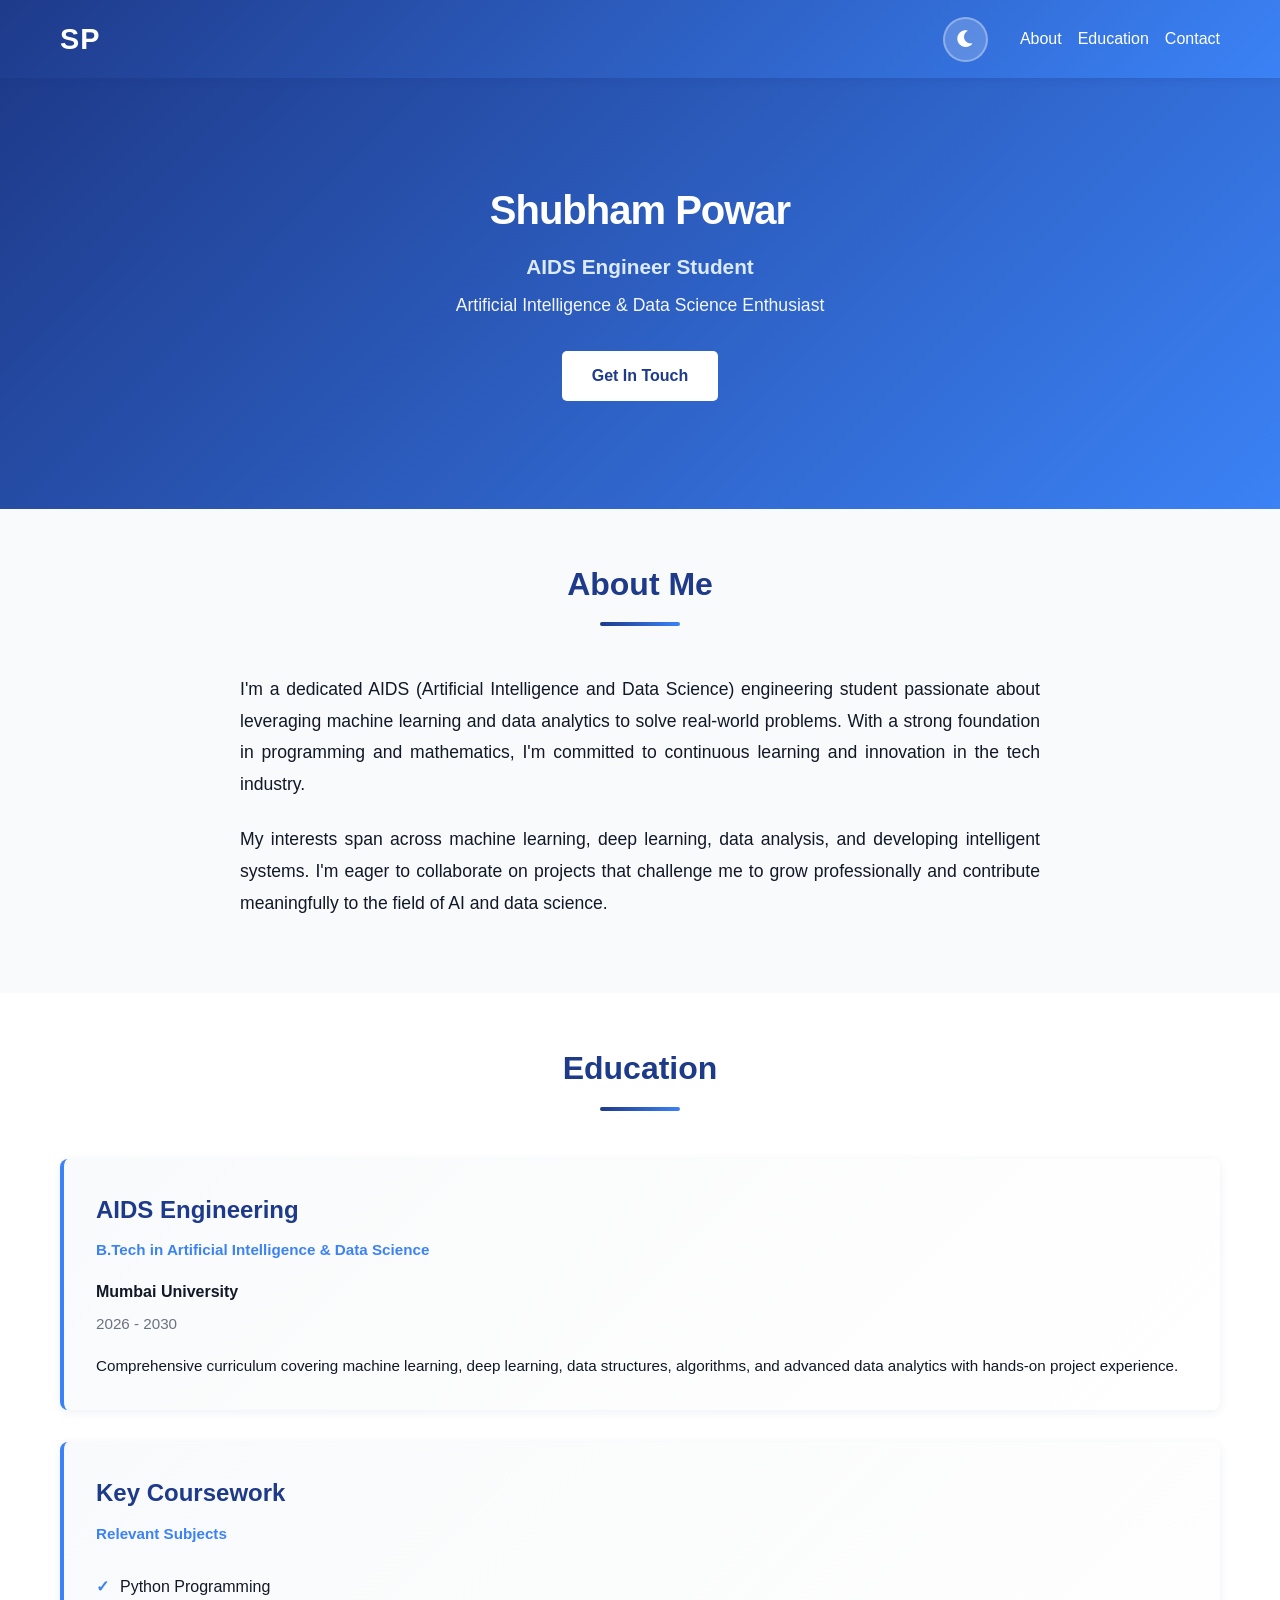
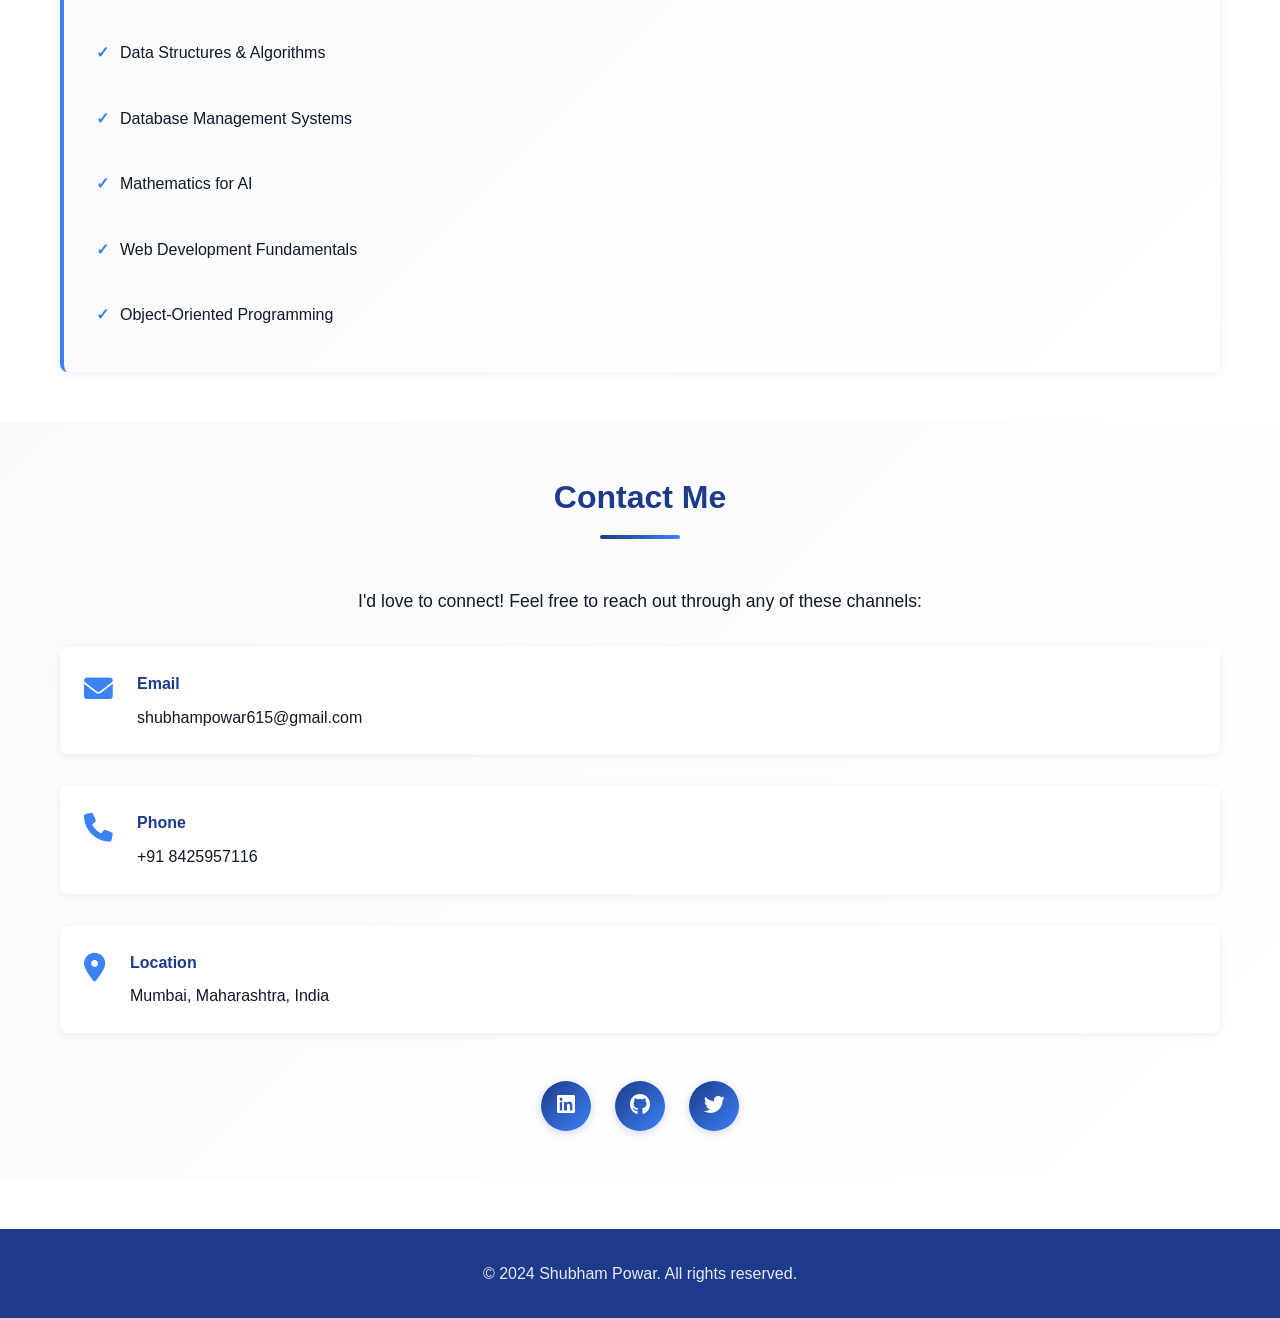
==== index.html @ 194d6d48 "Add files via upload" ====
<!DOCTYPE html>
<html lang="en">
<head>
    <meta charset="UTF-8">
    <meta name="viewport" content="width=device-width, initial-scale=1.0">
    <meta name="description" content="Shubham Powar - AIDS Engineer Student. Artificial Intelligence and Data Science enthusiast from Mumbai, India. Explore my portfolio, education, and projects.">
    <meta name="keywords" content="Shubham Powar, AIDS Engineer, Artificial Intelligence, Data Science, Machine Learning, Mumbai, Portfolio">
    <meta name="author" content="Shubham Powar">
    <meta name="robots" content="index, follow">
    <meta property="og:title" content="Shubham Powar - AIDS Engineer Student Portfolio">
    <meta property="og:description" content="Professional portfolio of Shubham Powar, AIDS Engineering student passionate about AI and Data Science.">
    <meta property="og:type" content="website">
    <meta name="twitter:card" content="summary">
    <meta name="twitter:title" content="Shubham Powar - AIDS Engineer Student">
    <meta name="twitter:description" content="Explore my portfolio, projects, and expertise in AI and Data Science.">
    
    <title>Shubham Powar - AIDS Engineer Student | Portfolio</title>
    <link rel="canonical" href="https://yoursite.com">
    <link rel="stylesheet" href="styles.css">
    <link rel="stylesheet" href="https://cdnjs.cloudflare.com/ajax/libs/font-awesome/6.0.0/css/all.min.css">
</head>
<body>
    <!-- Scroll Progress Bar -->
    <div class="scroll-progress"></div>

    <!-- Navigation -->
    <nav class="navbar">
        <div class="container">
            <div class="nav-brand">SP</div>
            <div class="nav-right">
                <button class="theme-toggle" id="themeToggle" title="Toggle Dark Mode">
                    <i class="fas fa-moon"></i>
                </button>
                <ul class="nav-menu">
                    <li><a href="#about">About</a></li>
                    <li><a href="#education">Education</a></li>
                    <li><a href="#contact">Contact</a></li>
                </ul>
            </div>
        </div>
    </nav>

    <!-- Hero Section -->
    <section class="hero">
        <div class="container">
            <div class="hero-content">
                <h1>Shubham Powar</h1>
                <p class="subtitle">AIDS Engineer Student</p>
                <p class="tagline">Artificial Intelligence & Data Science Enthusiast</p>
                <a href="#contact" class="btn btn-primary">Get In Touch</a>
            </div>
        </div>
    </section>

    <!-- About Section -->
    <section id="about" class="about">
        <div class="container">
            <h2 class="section-title">About Me</h2>
            <div class="about-content">
                <p>
                    I'm a dedicated AIDS (Artificial Intelligence and Data Science) engineering student passionate about leveraging machine learning and data analytics to solve real-world problems. With a strong foundation in programming and mathematics, I'm committed to continuous learning and innovation in the tech industry.
                </p>
                <p>
                    My interests span across machine learning, deep learning, data analysis, and developing intelligent systems. I'm eager to collaborate on projects that challenge me to grow professionally and contribute meaningfully to the field of AI and data science.
                </p>
            </div>
        </div>
    </section>

    <!-- Education Section -->
    <section id="education" class="education">
        <div class="container">
            <h2 class="section-title">Education</h2>
            <div class="education-grid">
                <div class="education-card">
                    <div class="education-header">
                        <h3>AIDS Engineering</h3>
                        <span class="degree">B.Tech in Artificial Intelligence & Data Science</span>
                    </div>
                    <p class="institution">Mumbai University</p>
                    <p class="year">2026 - 2030</p>
                    <p class="description">
                        Comprehensive curriculum covering machine learning, deep learning, data structures, algorithms, and advanced data analytics with hands-on project experience.
                    </p>
                </div>

                <div class="education-card">
                    <div class="education-header">
                        <h3>Key Coursework</h3>
                        <span class="degree">Relevant Subjects</span>
                    </div>
                    <ul class="coursework-list">
                        <li>Python Programming</li>
                        <li>Data Structures & Algorithms</li>
                        <li>Database Management Systems</li>
                        <li>Mathematics for AI</li>
                        <li>Web Development Fundamentals</li>
                        <li>Object-Oriented Programming</li>
                    </ul>
                </div>
            </div>
        </div>
    </section>

    <!-- Contact Section -->
    <section id="contact" class="contact">
        <div class="container">
            <h2 class="section-title">Contact Me</h2>
            <div class="contact-content">
                <p class="contact-intro">I'd love to connect! Feel free to reach out through any of these channels:</p>
                <div class="contact-links">
                    <div class="contact-item">
                        <i class="fas fa-envelope"></i>
                        <div>
                            <h4>Email</h4>
                                <a href="mailto:shubhampowar615@gmail.com">shubhampowar615@gmail.com</a>
                        </div>
                    </div>
                    <div class="contact-item">
                        <i class="fas fa-phone"></i>
                        <div>
                            <h4>Phone</h4>
                                <a href="tel:+918425957116">+91 8425957116</a>
                        </div>
                    </div>
                    <div class="contact-item">
                        <i class="fas fa-map-marker-alt"></i>
                        <div>
                            <h4>Location</h4>
                            <p>Mumbai, Maharashtra, India</p>
                        </div>
                    </div>
                </div>
                <div class="social-links">
                    <a href="https://www.linkedin.com/in/shubham-powar-963671413?utm_source=share_via&utm_content=profile&utm_medium=member_android" class="social-btn" title="LinkedIn" target="_blank"><i class="fab fa-linkedin"></i></a>
                    <a href="#" class="social-btn" title="GitHub"><i class="fab fa-github"></i></a>
                    <a href="#" class="social-btn" title="Twitter"><i class="fab fa-twitter"></i></a>
                </div>
            </div>
        </div>
    </section>

    <!-- Footer -->
    <footer class="footer">
        <div class="container">
            <p>&copy; 2024 Shubham Powar. All rights reserved.</p>
        </div>
    </footer>

    <script src="script.js"></script>
</body>
</html>
---- styles.css ----
* {
    margin: 0;
    padding: 0;
    box-sizing: border-box;
}

:root {
    --primary-blue: #1e3a8a;
    --secondary-blue: #3b82f6;
    --light-blue: #dbeafe;
    --dark-gray: #1f2937;
    --light-gray: #f9fafb;
    --text-dark: #111827;
    --text-light: #6b7280;
    --white: #ffffff;
    --border-color: #e5e7eb;
    --transition: all 0.3s ease;
}

/* Dark Mode Variables */
body.dark-mode {
    --primary-blue: #1e2a3a;
    --secondary-blue: #5a9ff5;
    --light-blue: #a8c5ff;
    --dark-gray: #f0f4f8;
    --light-gray: #111827;
    --text-dark: #ffffff;
    --text-light: #c0c8d8;
    --white: #1a2332;
    --border-color: #3a4556;
}

body {
    font-family: 'Segoe UI', Tahoma, Geneva, Verdana, sans-serif;
    line-height: 1.6;
    color: var(--text-dark);
    background-color: var(--white);
}

.container {
    max-width: 1200px;
    margin: 0 auto;
    padding: 0 20px;
}

/* Navigation */
.navbar {
    background: linear-gradient(135deg, var(--primary-blue) 0%, var(--secondary-blue) 100%);
    padding: 1rem 0;
    position: sticky;
    top: 0;
    z-index: 100;
    box-shadow: 0 2px 8px rgba(30, 58, 138, 0.15);
}

.navbar .container {
    display: flex;
    justify-content: space-between;
    align-items: center;
}

.nav-right {
    display: flex;
    align-items: center;
    gap: 2rem;
}

.nav-brand {
    font-size: 1.8rem;
    font-weight: bold;
    color: var(--white);
    letter-spacing: 1px;
}

.nav-menu {
    display: flex;
    list-style: none;
    gap: 2rem;
}

.nav-menu a {
    color: var(--white);
    text-decoration: none;
    font-weight: 500;
    transition: var(--transition);
    position: relative;
}

.nav-menu a:hover {
    color: var(--light-blue);
}

.nav-menu a::after {
    content: '';
    position: absolute;
    bottom: -5px;
    left: 0;
    width: 0;
    height: 2px;
    background: var(--light-blue);
    transition: var(--transition);
}

.nav-menu a:hover::after {
    width: 100%;
}

/* Theme Toggle Button */
.theme-toggle {
    background: rgba(255, 255, 255, 0.2);
    border: 2px solid rgba(255, 255, 255, 0.3);
    color: var(--white);
    width: 45px;
    height: 45px;
    border-radius: 50%;
    cursor: pointer;
    font-size: 1.2rem;
    display: flex;
    align-items: center;
    justify-content: center;
    transition: var(--transition);
}

.theme-toggle:hover {
    background: rgba(255, 255, 255, 0.3);
    transform: rotate(20deg) scale(1.1);
}

/* Hero Section */
.hero {
    background: linear-gradient(135deg, var(--primary-blue) 0%, var(--secondary-blue) 100%);
    color: var(--white);
    padding: 100px 0;
    text-align: center;
}

.hero-content h1 {
    font-size: 3.5rem;
    font-weight: 700;
    margin-bottom: 0.5rem;
    letter-spacing: -1px;
}

.hero-content .subtitle {
    font-size: 1.8rem;
    font-weight: 600;
    margin-bottom: 0.5rem;
    color: var(--light-blue);
}

.hero-content .tagline {
    font-size: 1.1rem;
    margin-bottom: 2rem;
    opacity: 0.95;
}

/* Buttons */
.btn {
    display: inline-block;
    padding: 12px 30px;
    border-radius: 5px;
    text-decoration: none;
    font-weight: 600;
    transition: var(--transition);
    cursor: pointer;
    border: none;
    font-size: 1rem;
}

.btn-primary {
    background-color: var(--white);
    color: var(--primary-blue);
}

.btn-primary:hover {
    background-color: var(--light-blue);
    transform: translateY(-2px);
    box-shadow: 0 8px 16px rgba(30, 58, 138, 0.2);
}

/* Sections */
section {
    padding: 80px 0;
}

.section-title {
    font-size: 2.5rem;
    font-weight: 700;
    color: var(--primary-blue);
    margin-bottom: 3rem;
    text-align: center;
    position: relative;
    padding-bottom: 1rem;
}

.section-title::after {
    content: '';
    position: absolute;
    bottom: 0;
    left: 50%;
    transform: translateX(-50%);
    width: 80px;
    height: 4px;
    background: linear-gradient(90deg, var(--primary-blue), var(--secondary-blue));
    border-radius: 2px;
}

/* About Section */
.about {
    background-color: var(--light-gray);
}

.about-content {
    max-width: 800px;
    margin: 0 auto;
}

.about-content p {
    font-size: 1.1rem;
    color: var(--text-dark);
    margin-bottom: 1.5rem;
    line-height: 1.8;
    text-align: justify;
}

/* Education Section */
.education {
    background-color: var(--white);
}

.education-grid {
    display: grid;
    grid-template-columns: repeat(auto-fit, minmax(400px, 1fr));
    gap: 2rem;
}

.education-card {
    background: linear-gradient(135deg, var(--light-gray) 0%, var(--white) 100%);
    padding: 2rem;
    border-radius: 8px;
    border-left: 4px solid var(--secondary-blue);
    box-shadow: 0 2px 10px rgba(30, 58, 138, 0.08);
    transition: var(--transition);
}

.education-card:hover {
    transform: translateY(-5px);
    box-shadow: 0 8px 20px rgba(30, 58, 138, 0.15);
}

.education-header {
    margin-bottom: 1rem;
}

.education-header h3 {
    font-size: 1.5rem;
    color: var(--primary-blue);
    margin-bottom: 0.5rem;
}

.education-header .degree {
    display: inline-block;
    font-size: 0.95rem;
    color: var(--secondary-blue);
    font-weight: 600;
}

.institution {
    font-weight: 600;
    color: var(--text-dark);
    margin-bottom: 0.5rem;
}

.year {
    color: var(--text-light);
    font-size: 0.95rem;
    margin-bottom: 1rem;
}

.description {
    color: var(--text-dark);
    line-height: 1.7;
    font-size: 0.95rem;
}

.coursework-list {
    list-style: none;
    display: grid;
    grid-template-columns: 1fr 1fr;
    gap: 1rem;
}

.coursework-list li {
    padding: 0.75rem 0;
    color: var(--text-dark);
    padding-left: 1.5rem;
    position: relative;
}

.coursework-list li::before {
    content: '✓';
    position: absolute;
    left: 0;
    color: var(--secondary-blue);
    font-weight: bold;
}

/* Contact Section */
.contact {
    background: linear-gradient(135deg, var(--light-gray) 0%, var(--white) 100%);
}

.contact-intro {
    text-align: center;
    font-size: 1.1rem;
    color: var(--text-dark);
    margin-bottom: 2rem;
}

.contact-links {
    display: grid;
    grid-template-columns: repeat(auto-fit, minmax(280px, 1fr));
    gap: 2rem;
    margin-bottom: 3rem;
}

.contact-item {
    display: flex;
    align-items: flex-start;
    gap: 1.5rem;
    padding: 1.5rem;
    background: var(--white);
    border-radius: 8px;
    box-shadow: 0 2px 8px rgba(30, 58, 138, 0.08);
    transition: var(--transition);
}

.contact-item:hover {
    transform: translateY(-3px);
    box-shadow: 0 6px 16px rgba(30, 58, 138, 0.15);
}

.contact-item i {
    font-size: 1.8rem;
    color: var(--secondary-blue);
    margin-top: 0.25rem;
}

.contact-item h4 {
    color: var(--primary-blue);
    margin-bottom: 0.5rem;
}

.contact-item a,
.contact-item p {
    color: var(--text-dark);
    text-decoration: none;
    font-size: 1rem;
}

.contact-item a:hover {
    color: var(--secondary-blue);
    text-decoration: underline;
}

/* Social Links */
.social-links {
    display: flex;
    justify-content: center;
    gap: 1.5rem;
}

.social-btn {
    display: inline-flex;
    align-items: center;
    justify-content: center;
    width: 50px;
    height: 50px;
    background: linear-gradient(135deg, var(--primary-blue), var(--secondary-blue));
    color: var(--white);
    border-radius: 50%;
    text-decoration: none;
    font-size: 1.3rem;
    transition: var(--transition);
    box-shadow: 0 2px 8px rgba(30, 58, 138, 0.2);
}

.social-btn:hover {
    transform: translateY(-3px) scale(1.1);
    box-shadow: 0 6px 16px rgba(30, 58, 138, 0.3);
}

/* Footer */
.footer {
    background: var(--primary-blue);
    color: var(--white);
    text-align: center;
    padding: 2rem 0;
    margin-top: 3rem;
}

.footer p {
    margin: 0;
    opacity: 0.9;
}

/* Scroll Progress Bar */
.scroll-progress {
    position: fixed;
    top: 0;
    left: 0;
    height: 4px;
    background: linear-gradient(90deg, var(--secondary-blue) 0%, #0ea5e9 50%, var(--primary-blue) 100%);
    width: 0%;
    z-index: 1000;
    box-shadow: 0 0 10px rgba(59, 130, 246, 0.8);
    transition: width 0.1s ease;
}
@keyframes fadeInUp {
    from {
        opacity: 0;
        transform: translateY(30px);
    }
    to {
        opacity: 1;
        transform: translateY(0);
    }
}

@keyframes slideInLeft {
    from {
        opacity: 0;
        transform: translateX(-50px);
    }
    to {
        opacity: 1;
        transform: translateX(0);
    }
}

@keyframes slideInRight {
    from {
        opacity: 0;
        transform: translateX(50px);
    }
    to {
        opacity: 1;
        transform: translateX(0);
    }
}

@keyframes pulse {
    0%, 100% {
        opacity: 1;
    }
    50% {
        opacity: 0.7;
    }
}

@keyframes glow {
    0%, 100% {
        box-shadow: 0 2px 10px rgba(30, 58, 138, 0.08);
    }
    50% {
        box-shadow: 0 8px 25px rgba(59, 130, 246, 0.3);
    }
}

/* Apply animations */
section {
    animation: fadeInUp 0.8s ease-out;
}

.hero-content h1 {
    animation: slideInDown 0.8s ease-out;
}

.education-card {
    animation: glow 3s ease-in-out infinite;
}

.section-title {
    animation: slideInDown 0.6s ease-out;
}

@keyframes slideInDown {
    from {
        opacity: 0;
        transform: translateY(-30px);
    }
    to {
        opacity: 1;
        transform: translateY(0);
    }
}
body.dark-mode .nav-brand {
    color: #ffffff;
    font-weight: 700;
}

body.dark-mode .nav-menu a {
    color: #ffffff;
}

body.dark-mode .theme-toggle {
    background: rgba(255, 255, 255, 0.15);
    border: 2px solid rgba(255, 255, 255, 0.4);
    color: #ffffff;
}

body.dark-mode .theme-toggle:hover {
    background: rgba(255, 255, 255, 0.25);
}

body.dark-mode .navbar {
    background: linear-gradient(135deg, #1a2332 0%, #2a3f5f 100%);
    box-shadow: 0 2px 8px rgba(0, 0, 0, 0.4);
}

/* Dark Mode - Explicit Color Fixes */
body.dark-mode h1,
body.dark-mode h2,
body.dark-mode h3,
body.dark-mode h4,
body.dark-mode h5,
body.dark-mode h6,
body.dark-mode p,
body.dark-mode li,
body.dark-mode a {
    color: #ffffff;
}

body.dark-mode .section-title {
    color: #a8c5ff;
}

body.dark-mode .education-card,
body.dark-mode .contact-item {
    background: #1f2a38 !important;
    color: #ffffff;
}

body.dark-mode .education-header h3,
body.dark-mode .contact-item h4 {
    color: #a8c5ff;
}

body.dark-mode .education-header .degree,
body.dark-mode .institution,
body.dark-mode .year {
    color: #c0c8d8;
}

body.dark-mode .about-content p {
    color: #f0f4f8;
}
    .nav-menu {
        gap: 1rem;
    }

    .hero-content h1 {
        font-size: 2.5rem;
    }

    .hero-content .subtitle {
        font-size: 1.3rem;
    }

    .section-title {
        font-size: 2rem;
    }

    .education-grid {
        grid-template-columns: 1fr;
    }

    .coursework-list {
        grid-template-columns: 1fr;
    }

    .contact-links {
        grid-template-columns: 1fr;
    }

    section {
        padding: 50px 0;
    }
}

@media (max-width: 480px) {
    .hero-content h1 {
        font-size: 2rem;
    }

    .hero-content .subtitle {
        font-size: 1.1rem;
    }

    .nav-menu {
        gap: 0.75rem;
        font-size: 0.9rem;
    }

    .social-links {
        gap: 1rem;
    }

    .social-btn {
        width: 45px;
        height: 45px;
        font-size: 1.1rem;
    }
}
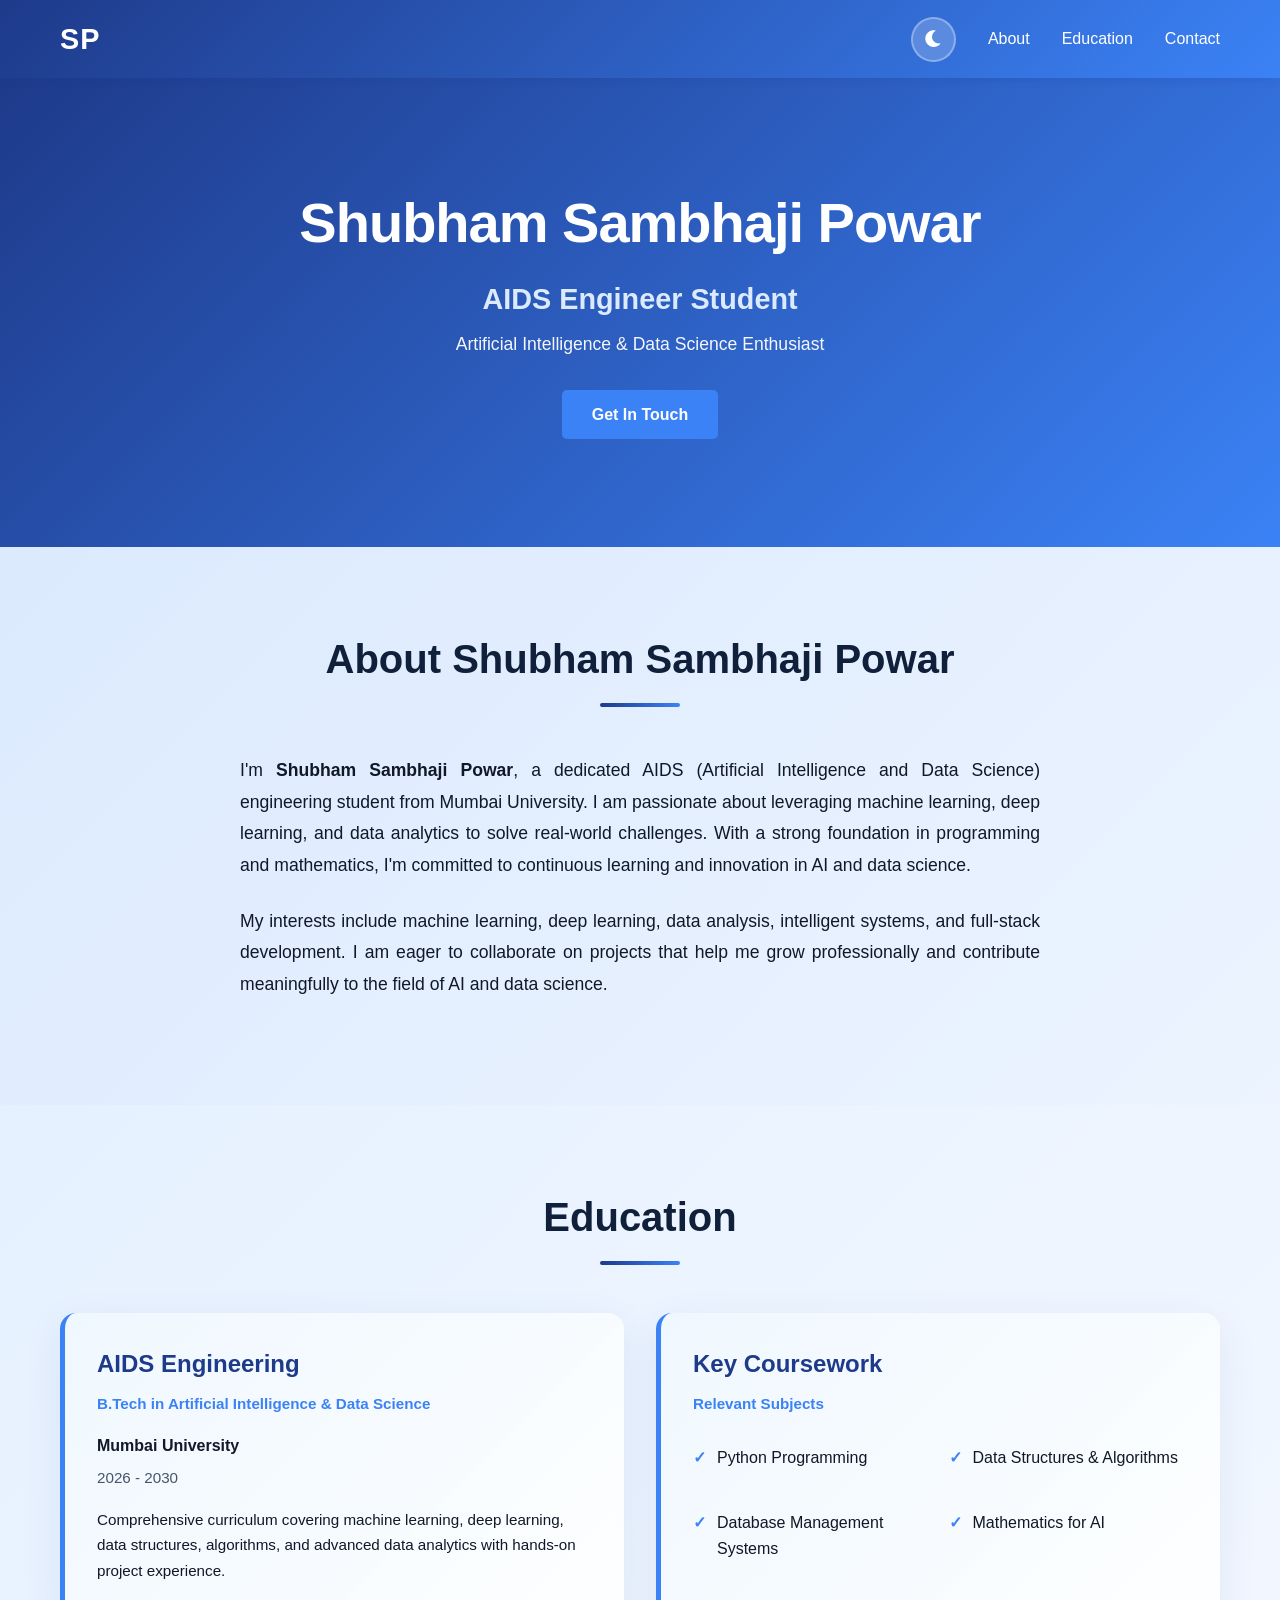
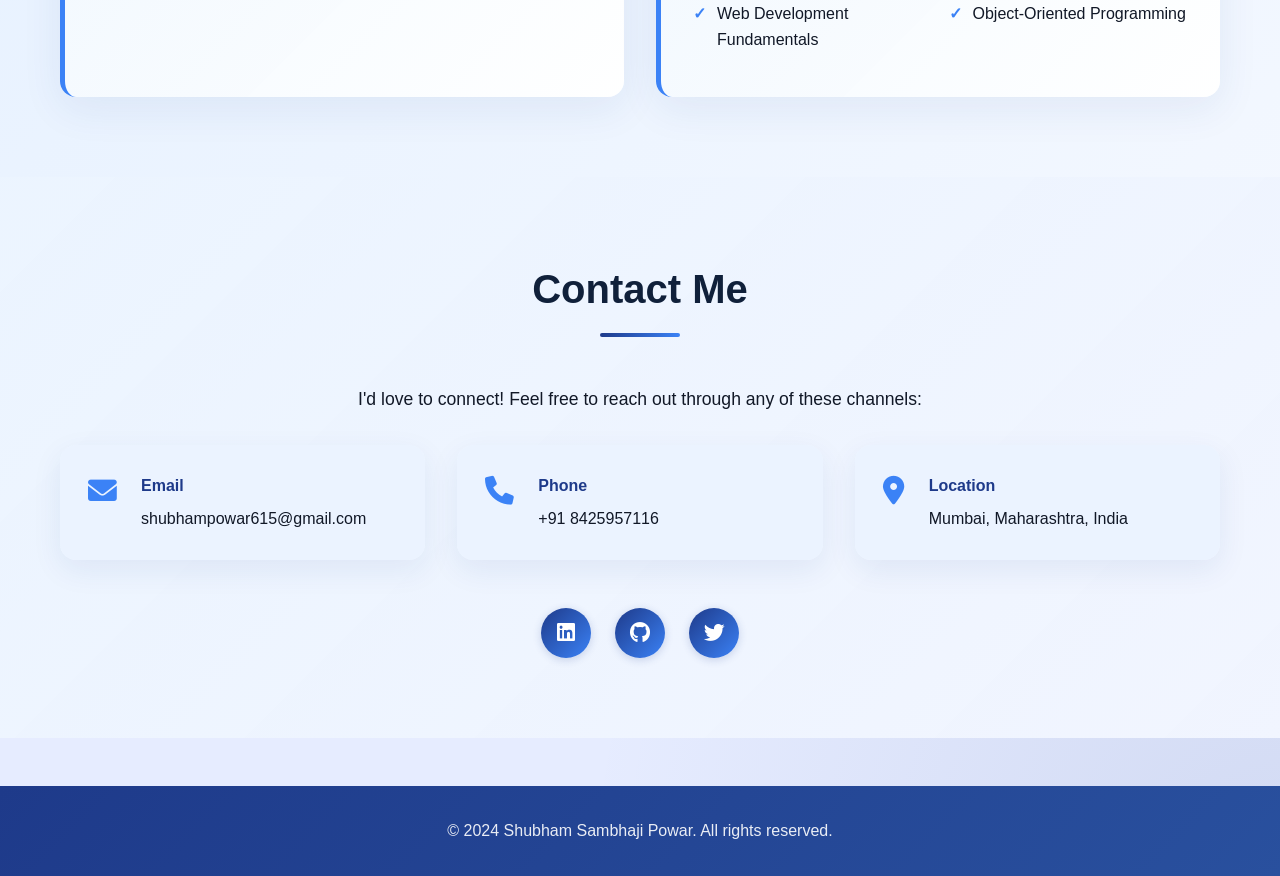
==== commit 5aa43e03: "Add files via upload" ====
--- a/index.html
+++ b/index.html
@@ -3,21 +3,35 @@
 <head>
     <meta charset="UTF-8">
     <meta name="viewport" content="width=device-width, initial-scale=1.0">
-    <meta name="description" content="Shubham Powar - AIDS Engineer Student. Artificial Intelligence and Data Science enthusiast from Mumbai, India. Explore my portfolio, education, and projects.">
-    <meta name="keywords" content="Shubham Powar, AIDS Engineer, Artificial Intelligence, Data Science, Machine Learning, Mumbai, Portfolio">
-    <meta name="author" content="Shubham Powar">
+    <meta name="description" content="Shubham Sambhaji Powar - AIDS Engineer Student. Artificial Intelligence and Data Science enthusiast from Mumbai, India. Explore my portfolio, education, and projects.">
+    <meta name="keywords" content="Shubham Sambhaji Powar, AIDS Engineer, Artificial Intelligence, Data Science, Machine Learning, Mumbai, Portfolio">
+    <meta name="author" content="Shubham Sambhaji Powar">
     <meta name="robots" content="index, follow">
-    <meta property="og:title" content="Shubham Powar - AIDS Engineer Student Portfolio">
-    <meta property="og:description" content="Professional portfolio of Shubham Powar, AIDS Engineering student passionate about AI and Data Science.">
+    <meta property="og:title" content="Shubham Sambhaji Powar - AIDS Engineer Student Portfolio">
+    <meta property="og:description" content="Professional portfolio of Shubham Sambhaji Powar, AIDS Engineering student passionate about AI and Data Science.">
     <meta property="og:type" content="website">
+    <meta property="og:url" content="https://shubhampowar615-commits.github.io/">
     <meta name="twitter:card" content="summary">
-    <meta name="twitter:title" content="Shubham Powar - AIDS Engineer Student">
+    <meta name="twitter:title" content="Shubham Sambhaji Powar - AIDS Engineer Student">
     <meta name="twitter:description" content="Explore my portfolio, projects, and expertise in AI and Data Science.">
     
-    <title>Shubham Powar - AIDS Engineer Student | Portfolio</title>
-    <link rel="canonical" href="https://yoursite.com">
+    <title>Shubham Sambhaji Powar - AIDS Engineer Student | Portfolio</title>
+    <link rel="canonical" href="https://shubhampowar615-commits.github.io/">
     <link rel="stylesheet" href="styles.css">
     <link rel="stylesheet" href="https://cdnjs.cloudflare.com/ajax/libs/font-awesome/6.0.0/css/all.min.css">
+    <script type="application/ld+json">
+        {
+            "@context": "https://schema.org",
+            "@type": "Person",
+            "name": "Shubham Sambhaji Powar",
+            "jobTitle": "AIDS Engineer Student",
+            "url": "https://shubhampowar615-commits.github.io/",
+            "sameAs": [
+                "https://www.linkedin.com/in/shubham-powar-963671413?utm_source=share_via&utm_content=profile&utm_medium=member_android"
+            ]
+        }
+    </script>
+    <meta name="google-site-verification" content="4jtuqwVJUn8qf-uhrNmbAxOVEs-AD7SCV9D4u8xabVA" />
 </head>
 <body>
     <!-- Scroll Progress Bar -->
@@ -44,7 +58,7 @@
     <section class="hero">
         <div class="container">
             <div class="hero-content">
-                <h1>Shubham Powar</h1>
+                <h1>Shubham Sambhaji Powar</h1>
                 <p class="subtitle">AIDS Engineer Student</p>
                 <p class="tagline">Artificial Intelligence & Data Science Enthusiast</p>
                 <a href="#contact" class="btn btn-primary">Get In Touch</a>
@@ -55,13 +69,13 @@
     <!-- About Section -->
     <section id="about" class="about">
         <div class="container">
-            <h2 class="section-title">About Me</h2>
+            <h2 class="section-title">About Shubham Sambhaji Powar</h2>
             <div class="about-content">
                 <p>
-                    I'm a dedicated AIDS (Artificial Intelligence and Data Science) engineering student passionate about leveraging machine learning and data analytics to solve real-world problems. With a strong foundation in programming and mathematics, I'm committed to continuous learning and innovation in the tech industry.
+                            I'm <strong>Shubham Sambhaji Powar</strong>, a dedicated AIDS (Artificial Intelligence and Data Science) engineering student from Mumbai University. I am passionate about leveraging machine learning, deep learning, and data analytics to solve real-world challenges. With a strong foundation in programming and mathematics, I'm committed to continuous learning and innovation in AI and data science.
                 </p>
                 <p>
-                    My interests span across machine learning, deep learning, data analysis, and developing intelligent systems. I'm eager to collaborate on projects that challenge me to grow professionally and contribute meaningfully to the field of AI and data science.
+                            My interests include machine learning, deep learning, data analysis, intelligent systems, and full-stack development. I am eager to collaborate on projects that help me grow professionally and contribute meaningfully to the field of AI and data science.
                 </p>
             </div>
         </div>
@@ -143,7 +157,7 @@
     <!-- Footer -->
     <footer class="footer">
         <div class="container">
-            <p>&copy; 2024 Shubham Powar. All rights reserved.</p>
+            <p>&copy; 2024 Shubham Sambhaji Powar. All rights reserved.</p>
         </div>
     </footer>
 
--- a/styles.css
+++ b/styles.css
@@ -7,13 +7,16 @@
 :root {
     --primary-blue: #1e3a8a;
     --secondary-blue: #3b82f6;
+    --accent-blue: #0f4db4;
     --light-blue: #dbeafe;
-    --dark-gray: #1f2937;
-    --light-gray: #f9fafb;
+    --surface: #eaf2ff;
+    --background: #e6ecff;
+    --dark-gray: #10203a;
+    --light-gray: #dbeafe;
     --text-dark: #111827;
-    --text-light: #6b7280;
+    --text-light: #475569;
     --white: #ffffff;
-    --border-color: #e5e7eb;
+    --border-color: #cbd5e1;
     --transition: all 0.3s ease;
 }
 
@@ -34,7 +37,9 @@
     font-family: 'Segoe UI', Tahoma, Geneva, Verdana, sans-serif;
     line-height: 1.6;
     color: var(--text-dark);
-    background-color: var(--white);
+    background: radial-gradient(circle at top left, rgba(59, 130, 246, 0.12), transparent 28%),
+                radial-gradient(circle at bottom right, rgba(30, 58, 138, 0.1), transparent 25%),
+                var(--background);
 }
 
 .container {
@@ -168,14 +173,14 @@
 }
 
 .btn-primary {
-    background-color: var(--white);
-    color: var(--primary-blue);
+    background-color: var(--secondary-blue);
+    color: var(--white);
 }
 
 .btn-primary:hover {
-    background-color: var(--light-blue);
+    background-color: var(--accent-blue);
     transform: translateY(-2px);
-    box-shadow: 0 8px 16px rgba(30, 58, 138, 0.2);
+    box-shadow: 0 12px 20px rgba(30, 58, 138, 0.25);
 }
 
 /* Sections */
@@ -186,7 +191,7 @@
 .section-title {
     font-size: 2.5rem;
     font-weight: 700;
-    color: var(--primary-blue);
+    color: var(--dark-gray);
     margin-bottom: 3rem;
     text-align: center;
     position: relative;
@@ -207,7 +212,7 @@
 
 /* About Section */
 .about {
-    background-color: var(--light-gray);
+    background: linear-gradient(135deg, rgba(219, 234, 254, 0.95), rgba(236, 244, 255, 0.95));
 }
 
 .about-content {
@@ -225,7 +230,7 @@
 
 /* Education Section */
 .education {
-    background-color: var(--white);
+    background: linear-gradient(135deg, rgba(229, 241, 255, 0.95), rgba(243, 248, 255, 0.95));
 }
 
 .education-grid {
@@ -235,11 +240,11 @@
 }
 
 .education-card {
-    background: linear-gradient(135deg, var(--light-gray) 0%, var(--white) 100%);
+    background: linear-gradient(135deg, rgba(240, 248, 255, 0.98) 0%, rgba(255, 255, 255, 0.95) 100%);
     padding: 2rem;
-    border-radius: 8px;
-    border-left: 4px solid var(--secondary-blue);
-    box-shadow: 0 2px 10px rgba(30, 58, 138, 0.08);
+    border-radius: 16px;
+    border-left: 5px solid var(--secondary-blue);
+    box-shadow: 0 12px 40px rgba(30, 58, 138, 0.08);
     transition: var(--transition);
 }
 
@@ -307,7 +312,7 @@
 
 /* Contact Section */
 .contact {
-    background: linear-gradient(135deg, var(--light-gray) 0%, var(--white) 100%);
+    background: linear-gradient(135deg, rgba(235, 244, 255, 0.97) 0%, rgba(241, 245, 255, 1) 100%);
 }
 
 .contact-intro {
@@ -328,10 +333,10 @@
     display: flex;
     align-items: flex-start;
     gap: 1.5rem;
-    padding: 1.5rem;
-    background: var(--white);
-    border-radius: 8px;
-    box-shadow: 0 2px 8px rgba(30, 58, 138, 0.08);
+    padding: 1.75rem;
+    background: rgba(235, 244, 255, 0.95);
+    border-radius: 16px;
+    box-shadow: 0 10px 30px rgba(30, 58, 138, 0.08);
     transition: var(--transition);
 }
 
@@ -392,7 +397,7 @@
 
 /* Footer */
 .footer {
-    background: var(--primary-blue);
+    background: linear-gradient(135deg, #1e3a8a 0%, #29509e 100%);
     color: var(--white);
     text-align: center;
     padding: 2rem 0;
@@ -552,9 +557,65 @@
     color: #c0c8d8;
 }
 
-body.dark-mode .about-content p {
+body.dark-mode .about-content p,
+body.dark-mode .about-content li,
+body.dark-mode .about-content a {
     color: #f0f4f8;
 }
+
+body.dark-mode .about,
+body.dark-mode .education,
+body.dark-mode .contact {
+    background: linear-gradient(135deg, #0f172a 0%, #111827 100%);
+}
+
+body.dark-mode .education-card,
+body.dark-mode .contact-item {
+    background: rgba(15, 23, 42, 0.95) !important;
+    color: #f8fafc;
+}
+
+body.dark-mode .contact-item a {
+    color: #93c5fd;
+}
+
+body.dark-mode .contact-item a:hover {
+    color: #bfdbfe;
+}
+
+body.dark-mode .section-title::after {
+    background: linear-gradient(90deg, #93c5fd, #60a5fa);
+}
+
+body.dark-mode .btn-primary {
+    background-color: #2563eb;
+    color: #ffffff;
+}
+
+body.dark-mode .btn-primary:hover {
+    background-color: #1d4ed8;
+}
+
+body.dark-mode .hero {
+    background: linear-gradient(135deg, #0b1220 0%, #172f4d 100%);
+}
+
+body.dark-mode .contact-intro,
+body.dark-mode .section-title,
+body.dark-mode .education-header h3,
+body.dark-mode .contact-item h4,
+body.dark-mode .institution,
+body.dark-mode .year,
+body.dark-mode .description,
+body.dark-mode .coursework-list li {
+    color: #e2e8f0;
+}
+
+body.dark-mode .footer {
+    background: linear-gradient(135deg, #0b1220 0%, #1e3a8a 100%);
+}
+
+@media (max-width: 768px) {
     .nav-menu {
         gap: 1rem;
     }
